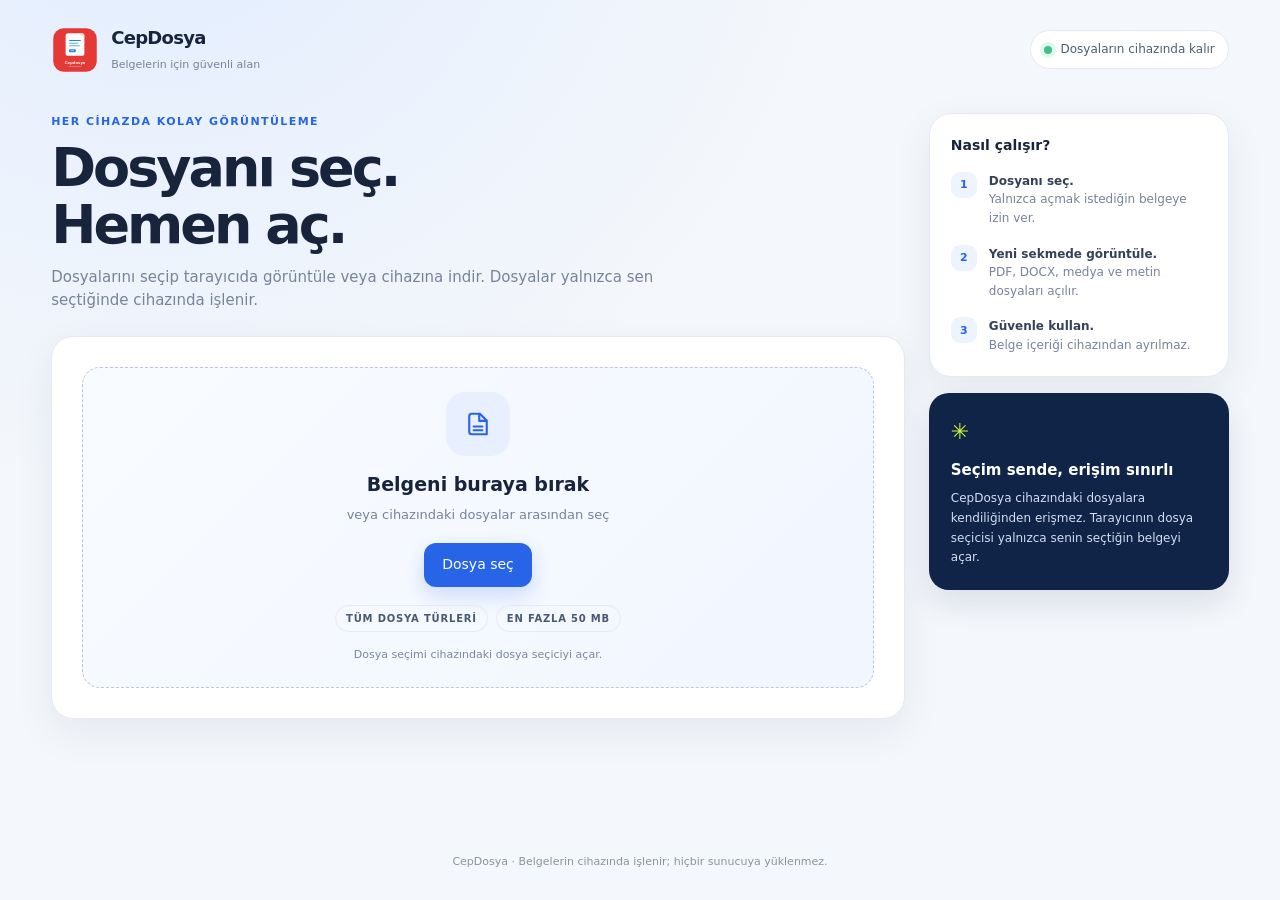
==== index.html @ 816b5b32 "Add files via upload" ====
<!doctype html>
<html lang="tr">
<head>
  <meta charset="utf-8">
  <meta name="viewport" content="width=device-width,initial-scale=1">
  <meta name="theme-color" content="#f5f7fb">
  <meta name="description" content="PDF ve Word belgelerini cihazında güvenle görüntüle.">
  <link rel="manifest" href="./manifest.webmanifest">
  <link rel="icon" href="./icon.svg?v=3" type="image/svg+xml">
  <link rel="stylesheet" href="./style.css">
  <title>CepDosya · Belgelerini aç</title>
</head>
<body>
<div class="app">
  <header class="topbar">
    <a class="brand" href="./"><img src="./icon.svg" alt="CepDosya logosu"><span><strong>CepDosya</strong><small>Belgelerin için güvenli alan</small></span></a>
    <div class="status"><i></i> Dosyaların cihazında kalır</div>
  </header>
  <div class="layout">
    <main class="main">
      <section class="intro">
        <div class="eyebrow">Her cihazda kolay görüntüleme</div>
        <h1>Dosyanı seç.<br>Hemen aç.</h1>
        <p>Dosyalarını seçip tarayıcıda görüntüle veya cihazına indir. Dosyalar yalnızca sen seçtiğinde cihazında işlenir.</p>
      </section>
      <section class="upload-card">
        <div class="drop" id="dropzone" tabindex="0" role="button" aria-label="Dosya seç veya buraya bırak">
          <div class="drop-inner">
            <div class="file-icon" aria-hidden="true"><svg viewBox="0 0 24 24"><path d="M7 3.8h6.5L19 9.3v10.9H7a2 2 0 0 1-2-2V5.8a2 2 0 0 1 2-2Z"/><path d="M13 4v5.5h5.5M8.5 14h7m-7 3h7"/></svg></div>
            <h2>Belgeni buraya bırak</h2>
            <p>veya cihazındaki dosyalar arasından seç</p>
            <button class="button" id="chooseFile" type="button">Dosya seç</button>
            <input id="fileInput" type="file" accept="*/*" hidden>
            <div class="formats"><span class="format">TÜM DOSYA TÜRLERİ</span><span class="format">EN FAZLA 50 MB</span></div>
            <div class="fine" id="selectedInfo">Dosya seçimi cihazındaki dosya seçiciyi açar.</div>
          </div>
        </div>
        <div id="message" class="message" role="status" aria-live="polite" hidden></div>
        <button class="button lime open-link" id="openSelected" type="button" hidden>Dosyayı yeni sekmede aç →</button>
      </section>
    </main>
    <aside class="rail">
      <section class="side-card">
        <h3>Nasıl çalışır?</h3>
        <ol class="steps">
          <li><span class="number">1</span><span><b>Dosyanı seç.</b><br>Yalnızca açmak istediğin belgeye izin ver.</span></li>
          <li><span class="number">2</span><span><b>Yeni sekmede görüntüle.</b><br>PDF, DOCX, medya ve metin dosyaları açılır.</span></li>
          <li><span class="number">3</span><span><b>Güvenle kullan.</b><br>Belge içeriği cihazından ayrılmaz.</span></li>
        </ol>
      </section>
      <section class="privacy">
        <div class="privacy-mark" aria-hidden="true">✳</div>
        <h3>Seçim sende, erişim sınırlı</h3>
        <p>CepDosya cihazındaki dosyalara kendiliğinden erişmez. Tarayıcının dosya seçicisi yalnızca senin seçtiğin belgeyi açar.</p>
      </section>
    </aside>
  </div>
  <footer class="footer">CepDosya · Belgelerin cihazında işlenir; hiçbir sunucuya yüklenmez.</footer>
</div>
<script src="./app.js" defer></script>
</body>
</html>
---- style.css ----
:root{color-scheme:light;--bg:#f4f7fb;--surface:#fff;--ink:#18243b;--muted:#77839a;--line:#e5eaf2;--blue:#2864e8;--lime:#c8f33f;--shadow:0 14px 40px rgba(24,42,78,.07);font-family:Inter,ui-sans-serif,system-ui,-apple-system,"Segoe UI",Arial,sans-serif;color:var(--ink);background:var(--bg);font-synthesis:none}*{box-sizing:border-box}body{margin:0;background:radial-gradient(ellipse at 12% -15%,#e2edff 0,transparent 43%),var(--bg);font:15px/1.55 Inter,ui-sans-serif,system-ui,-apple-system,"Segoe UI",Arial,sans-serif}.app{max-width:1440px;margin:auto;min-height:100vh;padding:24px clamp(16px,4vw,56px) 30px;display:flex;flex-direction:column}.topbar{display:flex;align-items:center;justify-content:space-between;gap:20px;margin-bottom:38px}.brand{display:flex;align-items:center;gap:12px;color:inherit;text-decoration:none}.brand img{width:48px;height:48px;object-fit:contain}.brand strong{display:block;font-size:18px;letter-spacing:-.04em}.brand small{color:var(--muted);font-size:11px}.status{display:flex;align-items:center;gap:9px;color:#496073;font-size:12px;background:#fff;padding:9px 13px;border:1px solid var(--line);border-radius:30px}.status i{width:8px;height:8px;border-radius:50%;background:#45bf8a;box-shadow:0 0 0 4px #e1f8ef}.layout{display:grid;grid-template-columns:minmax(0,1fr) 300px;gap:24px;align-items:start;flex:1}.main{min-width:0}.intro{margin-bottom:24px}.eyebrow{color:var(--blue);font-size:11px;font-weight:800;letter-spacing:.13em;text-transform:uppercase}.intro h1{font-size:clamp(32px,5vw,54px);line-height:1.05;letter-spacing:-.055em;margin:10px 0 12px}.intro p{max-width:650px;color:var(--muted);margin:0}.upload-card,.side-card{background:var(--surface);border:1px solid var(--line);border-radius:22px;box-shadow:var(--shadow)}.upload-card{padding:clamp(18px,3vw,30px)}.drop{position:relative;min-height:300px;border:1.5px dashed #bac8df;border-radius:18px;background:linear-gradient(135deg,#f8fbff,#f1f6ff);display:flex;align-items:center;justify-content:center;text-align:center;padding:24px;transition:background .2s,border-color .2s,box-shadow .2s;outline:none}.drop.drag,.drop:focus{border-color:var(--blue);background:#edf4ff;box-shadow:0 0 0 4px #2864e815}.drop-inner{max-width:460px}.file-icon{display:grid;place-items:center;width:64px;height:64px;margin:0 auto 14px;border-radius:19px;background:#e8efff;color:var(--blue)}.file-icon svg{width:30px;height:30px;fill:none;stroke:currentColor;stroke-width:1.7;stroke-linecap:round;stroke-linejoin:round}.drop h2{font-size:19px;margin:0 0 5px}.drop p{color:var(--muted);font-size:13px;margin:0 0 18px}.button{display:inline-flex;align-items:center;justify-content:center;gap:9px;min-height:44px;padding:0 18px;border:0;border-radius:12px;background:var(--blue);color:#fff;font-weight:750;text-decoration:none;cursor:pointer;box-shadow:0 8px 20px rgba(40,100,232,.2);font:inherit;font-size:14px}.button:hover{background:#1e53cb}.button.lime{background:var(--lime);color:#142113;box-shadow:none}.button.lime:hover{background:#b9e72e}.formats{display:flex;justify-content:center;gap:8px;margin-top:18px}.format{padding:5px 10px;border:1px solid var(--line);border-radius:20px;color:#4a5872;font-size:10px;font-weight:800;letter-spacing:.08em}.fine{margin-top:14px;text-align:center;color:#7b879d;font-size:11px}.message{padding:13px 15px;border-radius:12px;margin:15px 0 0;background:#fff1ef;color:#a22f26;font-size:13px}.open-link{display:flex;margin:15px auto 0}.button[hidden]{display:none!important}.rail{display:grid;gap:16px}.side-card{padding:21px}.side-card h3{font-size:14px;margin:0 0 15px}.steps{list-style:none;padding:0;margin:0;display:grid;gap:17px}.steps li{display:grid;grid-template-columns:28px 1fr;gap:10px;align-items:start;color:var(--muted);font-size:12px}.steps b{color:#344158;font-size:12px}.number{display:grid;place-items:center;width:26px;height:26px;border-radius:9px;background:#edf3ff;color:var(--blue);font-size:11px;font-weight:800}.privacy{background:#102448;color:#fff;border-radius:20px;padding:22px;box-shadow:0 14px 32px #1024481c}.privacy h3{font-size:15px;margin:0 0 7px}.privacy p{font-size:12px;line-height:1.65;color:#d3def2;margin:0}.privacy-mark{font-size:22px;color:var(--lime);margin-bottom:10px}.footer{margin-top:25px;text-align:center;color:#8993a6;font-size:11px}.message[hidden]{display:none!important}@media(max-width:900px){.layout{grid-template-columns:1fr}.rail{grid-template-columns:1fr 1fr}.intro{margin-bottom:18px}.topbar{margin-bottom:28px}}@media(max-width:580px){.app{padding:16px 14px 24px}.topbar{margin-bottom:24px}.status{font-size:0;padding:9px}.status i{font-size:initial}.brand img{width:42px;height:42px}.layout{gap:15px}.rail{grid-template-columns:1fr}.drop{min-height:260px}.upload-card{padding:14px}.intro h1{font-size:38px}.footer{line-height:1.5}}
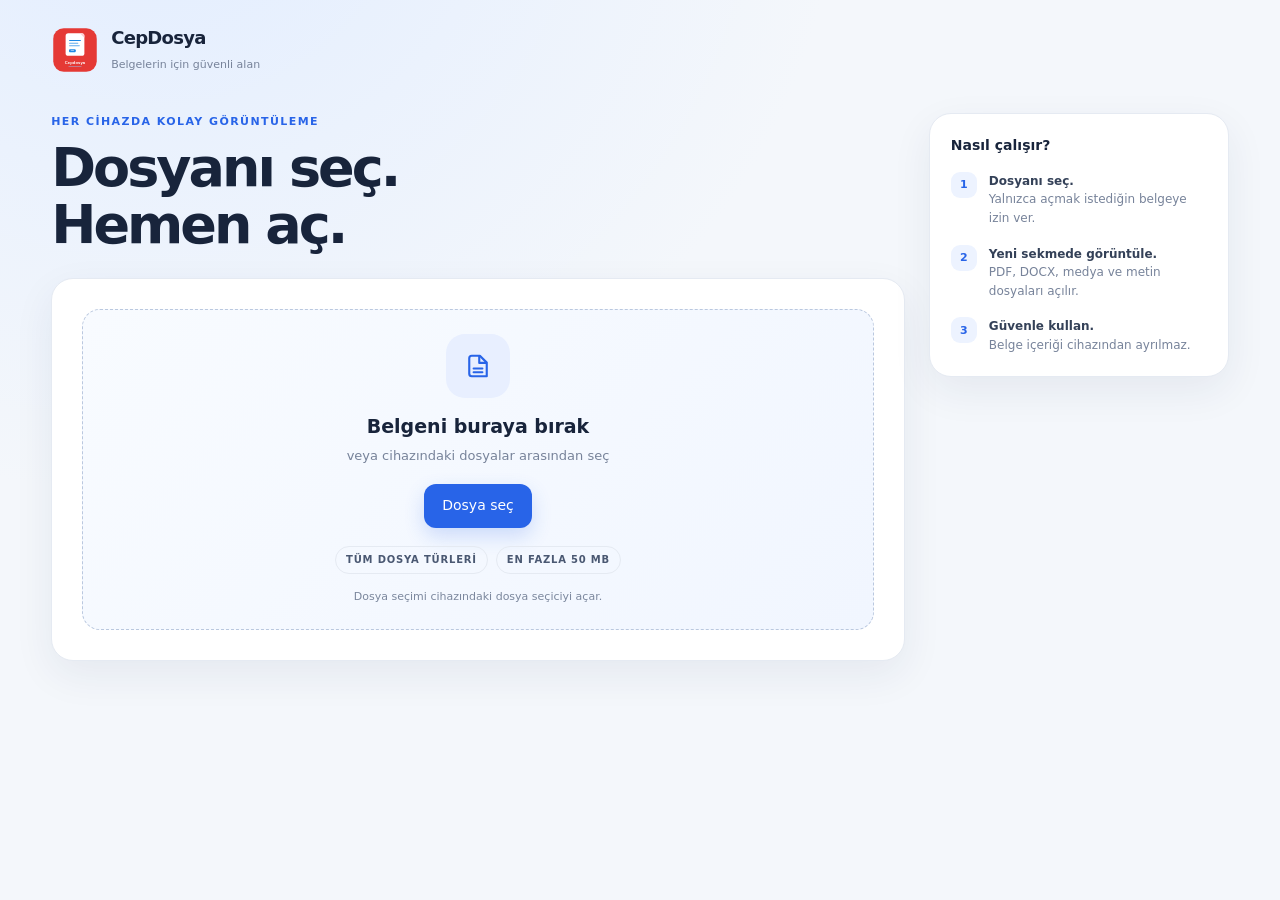
==== commit b2983237: "Add files via upload" ====
--- a/index.html
+++ b/index.html
@@ -14,14 +14,12 @@
 <div class="app">
   <header class="topbar">
     <a class="brand" href="./"><img src="./icon.svg" alt="CepDosya logosu"><span><strong>CepDosya</strong><small>Belgelerin için güvenli alan</small></span></a>
-    <div class="status"><i></i> Dosyaların cihazında kalır</div>
   </header>
   <div class="layout">
     <main class="main">
       <section class="intro">
         <div class="eyebrow">Her cihazda kolay görüntüleme</div>
         <h1>Dosyanı seç.<br>Hemen aç.</h1>
-        <p>Dosyalarını seçip tarayıcıda görüntüle veya cihazına indir. Dosyalar yalnızca sen seçtiğinde cihazında işlenir.</p>
       </section>
       <section class="upload-card">
         <div class="drop" id="dropzone" tabindex="0" role="button" aria-label="Dosya seç veya buraya bırak">
@@ -48,14 +46,8 @@
           <li><span class="number">3</span><span><b>Güvenle kullan.</b><br>Belge içeriği cihazından ayrılmaz.</span></li>
         </ol>
       </section>
-      <section class="privacy">
-        <div class="privacy-mark" aria-hidden="true">✳</div>
-        <h3>Seçim sende, erişim sınırlı</h3>
-        <p>CepDosya cihazındaki dosyalara kendiliğinden erişmez. Tarayıcının dosya seçicisi yalnızca senin seçtiğin belgeyi açar.</p>
-      </section>
     </aside>
   </div>
-  <footer class="footer">CepDosya · Belgelerin cihazında işlenir; hiçbir sunucuya yüklenmez.</footer>
 </div>
 <script src="./app.js" defer></script>
 </body>
--- a/style.css
+++ b/style.css
@@ -1,2 +1,3 @@
-:root{color-scheme:light;--bg:#f4f7fb;--surface:#fff;--ink:#18243b;--muted:#77839a;--line:#e5eaf2;--blue:#2864e8;--lime:#c8f33f;--shadow:0 14px 40px rgba(24,42,78,.07);font-family:Inter,ui-sans-serif,system-ui,-apple-system,"Segoe UI",Arial,sans-serif;color:var(--ink);background:var(--bg);font-synthesis:none}*{box-sizing:border-box}body{margin:0;background:radial-gradient(ellipse at 12% -15%,#e2edff 0,transparent 43%),var(--bg);font:15px/1.55 Inter,ui-sans-serif,system-ui,-apple-system,"Segoe UI",Arial,sans-serif}.app{max-width:1440px;margin:auto;min-height:100vh;padding:24px clamp(16px,4vw,56px) 30px;display:flex;flex-direction:column}.topbar{display:flex;align-items:center;justify-content:space-between;gap:20px;margin-bottom:38px}.brand{display:flex;align-items:center;gap:12px;color:inherit;text-decoration:none}.brand img{width:48px;height:48px;object-fit:contain}.brand strong{display:block;font-size:18px;letter-spacing:-.04em}.brand small{color:var(--muted);font-size:11px}.status{display:flex;align-items:center;gap:9px;color:#496073;font-size:12px;background:#fff;padding:9px 13px;border:1px solid var(--line);border-radius:30px}.status i{width:8px;height:8px;border-radius:50%;background:#45bf8a;box-shadow:0 0 0 4px #e1f8ef}.layout{display:grid;grid-template-columns:minmax(0,1fr) 300px;gap:24px;align-items:start;flex:1}.main{min-width:0}.intro{margin-bottom:24px}.eyebrow{color:var(--blue);font-size:11px;font-weight:800;letter-spacing:.13em;text-transform:uppercase}.intro h1{font-size:clamp(32px,5vw,54px);line-height:1.05;letter-spacing:-.055em;margin:10px 0 12px}.intro p{max-width:650px;color:var(--muted);margin:0}.upload-card,.side-card{background:var(--surface);border:1px solid var(--line);border-radius:22px;box-shadow:var(--shadow)}.upload-card{padding:clamp(18px,3vw,30px)}.drop{position:relative;min-height:300px;border:1.5px dashed #bac8df;border-radius:18px;background:linear-gradient(135deg,#f8fbff,#f1f6ff);display:flex;align-items:center;justify-content:center;text-align:center;padding:24px;transition:background .2s,border-color .2s,box-shadow .2s;outline:none}.drop.drag,.drop:focus{border-color:var(--blue);background:#edf4ff;box-shadow:0 0 0 4px #2864e815}.drop-inner{max-width:460px}.file-icon{display:grid;place-items:center;width:64px;height:64px;margin:0 auto 14px;border-radius:19px;background:#e8efff;color:var(--blue)}.file-icon svg{width:30px;height:30px;fill:none;stroke:currentColor;stroke-width:1.7;stroke-linecap:round;stroke-linejoin:round}.drop h2{font-size:19px;margin:0 0 5px}.drop p{color:var(--muted);font-size:13px;margin:0 0 18px}.button{display:inline-flex;align-items:center;justify-content:center;gap:9px;min-height:44px;padding:0 18px;border:0;border-radius:12px;background:var(--blue);color:#fff;font-weight:750;text-decoration:none;cursor:pointer;box-shadow:0 8px 20px rgba(40,100,232,.2);font:inherit;font-size:14px}.button:hover{background:#1e53cb}.button.lime{background:var(--lime);color:#142113;box-shadow:none}.button.lime:hover{background:#b9e72e}.formats{display:flex;justify-content:center;gap:8px;margin-top:18px}.format{padding:5px 10px;border:1px solid var(--line);border-radius:20px;color:#4a5872;font-size:10px;font-weight:800;letter-spacing:.08em}.fine{margin-top:14px;text-align:center;color:#7b879d;font-size:11px}.message{padding:13px 15px;border-radius:12px;margin:15px 0 0;background:#fff1ef;color:#a22f26;font-size:13px}.open-link{display:flex;margin:15px auto 0}.button[hidden]{display:none!important}.rail{display:grid;gap:16px}.side-card{padding:21px}.side-card h3{font-size:14px;margin:0 0 15px}.steps{list-style:none;padding:0;margin:0;display:grid;gap:17px}.steps li{display:grid;grid-template-columns:28px 1fr;gap:10px;align-items:start;color:var(--muted);font-size:12px}.steps b{color:#344158;font-size:12px}.number{display:grid;place-items:center;width:26px;height:26px;border-radius:9px;background:#edf3ff;color:var(--blue);font-size:11px;font-weight:800}.privacy{background:#102448;color:#fff;border-radius:20px;padding:22px;box-shadow:0 14px 32px #1024481c}.privacy h3{font-size:15px;margin:0 0 7px}.privacy p{font-size:12px;line-height:1.65;color:#d3def2;margin:0}.privacy-mark{font-size:22px;color:var(--lime);margin-bottom:10px}.footer{margin-top:25px;text-align:center;color:#8993a6;font-size:11px}.message[hidden]{display:none!important}@media(max-width:900px){.layout{grid-template-columns:1fr}.rail{grid-template-columns:1fr 1fr}.intro{margin-bottom:18px}.topbar{margin-bottom:28px}}@media(max-width:580px){.app{padding:16px 14px 24px}.topbar{margin-bottom:24px}.status{font-size:0;padding:9px}.status i{font-size:initial}.brand img{width:42px;height:42px}.layout{gap:15px}.rail{grid-template-columns:1fr}.drop{min-height:260px}.upload-card{padding:14px}.intro h1{font-size:38px}.footer{line-height:1.5}}
+:root{color-scheme:light;--bg:#f4f7fb;--surface:#fff;--ink:#18243b;--muted:#77839a;--line:#e5eaf2;--blue:#2864e8;--lime:#c8f33f;--shadow:0 14px 40px rgba(24,42,78,.07);font-family:Inter,ui-sans-serif,system-ui,-apple-system,"Segoe UI",Arial,sans-serif;color:var(--ink);background:var(--bg);font-synthesis:none}*{box-sizing:border-box}body{margin:0;background:radial-gradient(ellipse at 12% -15%,#e2edff 0,transparent 43%),var(--bg);font:15px/1.55 Inter,ui-sans-serif,system-ui,-apple-system,"Segoe UI",Arial,sans-serif}.app{max-width:1440px;margin:auto;min-height:100vh;padding:24px clamp(16px,4vw,56px) 30px;display:flex;flex-direction:column}.topbar{display:flex;align-items:center;justify-content:space-between;gap:20px;margin-bottom:38px}.brand{display:flex;align-items:center;gap:12px;color:inherit;text-decoration:none}.brand img{width:48px;height:48px;object-fit:contain}.brand strong{display:block;font-size:18px;letter-spacing:-.04em}.brand small{color:var(--muted);font-size:11px}.status{display:flex;align-items:center;gap:9px;color:#496073;font-size:12px;background:#fff;padding:9px 13px;border:1px solid var(--line);border-radius:30px}.status i{width:8px;height:8px;border-radius:50%;background:#45bf8a;box-shadow:0 0 0 4px #e1f8ef}.layout{display:grid;grid-template-columns:minmax(0,1fr) 300px;gap:24px;align-items:start;flex:1}.main{min-width:0}.intro{margin-bottom:24px}.eyebrow{color:var(--blue);font-size:11px;font-weight:800;letter-spacing:.13em;text-transform:uppercase}.intro h1{font-size:clamp(32px,5vw,54px);line-height:1.05;letter-spacing:-.055em;margin:10px 0 12px}.intro p{max-width:650px;color:var(--muted);margin:0}.upload-card,.side-card{background:var(--surface);border:1px solid var(--line);border-radius:22px;box-shadow:var(--shadow)}.upload-card{padding:clamp(18px,3vw,30px)}.drop{position:relative;min-height:300px;border:1.5px dashed #bac8df;border-radius:18px;background:linear-gradient(135deg,#f8fbff,#f1f6ff);display:flex;align-items:center;justify-content:center;text-align:center;padding:24px;transition:background .2s,border-color .2s,box-shadow .2s;outline:none}.drop.drag,.drop:focus{border-color:var(--blue);background:#edf4ff;box-shadow:0 0 0 4px #2864e815}.drop-inner{max-width:460px}.file-icon{display:grid;place-items:center;width:64px;height:64px;margin:0 auto 14px;border-radius:19px;background:#e8efff;color:var(--blue)}.file-icon svg{width:30px;height:30px;fill:none;stroke:currentColor;stroke-width:1.7;stroke-linecap:round;stroke-linejoin:round}.drop h2{font-size:19px;margin:0 0 5px}.drop p{color:var(--muted);font-size:13px;margin:0 0 18px}.button{display:inline-flex;align-items:center;justify-content:center;gap:9px;min-height:44px;padding:0 18px;border:0;border-radius:12px;background:var(--blue);color:#fff;font-weight:750;text-decoration:none;cursor:pointer;box-shadow:0 8px 20px rgba(40,100,232,.2);font:inherit;font-size:14px}.button:hover{background:#1e53cb}.button.lime{background:var(--lime);color:#142113;box-shadow:none}.button.lime:hover{background:#b9e72e}.formats{display:flex;justify-content:center;gap:8px;margin-top:18px}.format{padding:5px 10px;border:1px solid var(--line);border-radius:20px;color:#4a5872;font-size:10px;font-weight:800;letter-spacing:.08em}.fine{margin-top:14px;text-align:center;color:#7b879d;font-size:11px;max-width:100%;overflow-wrap:anywhere;word-break:break-word}.message{padding:13px 15px;border-radius:12px;margin:15px 0 0;background:#fff1ef;color:#a22f26;font-size:13px;max-width:100%;overflow-wrap:anywhere;word-break:break-word}.open-link{display:flex;margin:15px auto 0}.button[hidden]{display:none!important}.rail{display:grid;gap:16px}.side-card{padding:21px}.side-card h3{font-size:14px;margin:0 0 15px}.steps{list-style:none;padding:0;margin:0;display:grid;gap:17px}.steps li{display:grid;grid-template-columns:28px 1fr;gap:10px;align-items:start;color:var(--muted);font-size:12px}.steps b{color:#344158;font-size:12px}.number{display:grid;place-items:center;width:26px;height:26px;border-radius:9px;background:#edf3ff;color:var(--blue);font-size:11px;font-weight:800}.privacy{background:#102448;color:#fff;border-radius:20px;padding:22px;box-shadow:0 14px 32px #1024481c}.privacy h3{font-size:15px;margin:0 0 7px}.privacy p{font-size:12px;line-height:1.65;color:#d3def2;margin:0}.privacy-mark{font-size:22px;color:var(--lime);margin-bottom:10px}.footer{margin-top:25px;text-align:center;color:#8993a6;font-size:11px}.message[hidden]{display:none!important}@media(max-width:900px){.layout{grid-template-columns:1fr}.rail{grid-template-columns:1fr 1fr}.intro{margin-bottom:18px}.topbar{margin-bottom:28px}}@media(max-width:580px){.app{padding:16px 14px 24px}.topbar{margin-bottom:24px}.status{font-size:0;padding:9px}.status i{font-size:initial}.brand img{width:42px;height:42px}.layout{gap:15px}.rail{grid-template-columns:1fr}.drop{min-height:260px}.upload-card{padding:14px}.intro h1{font-size:38px}.footer{line-height:1.5}}
 
+
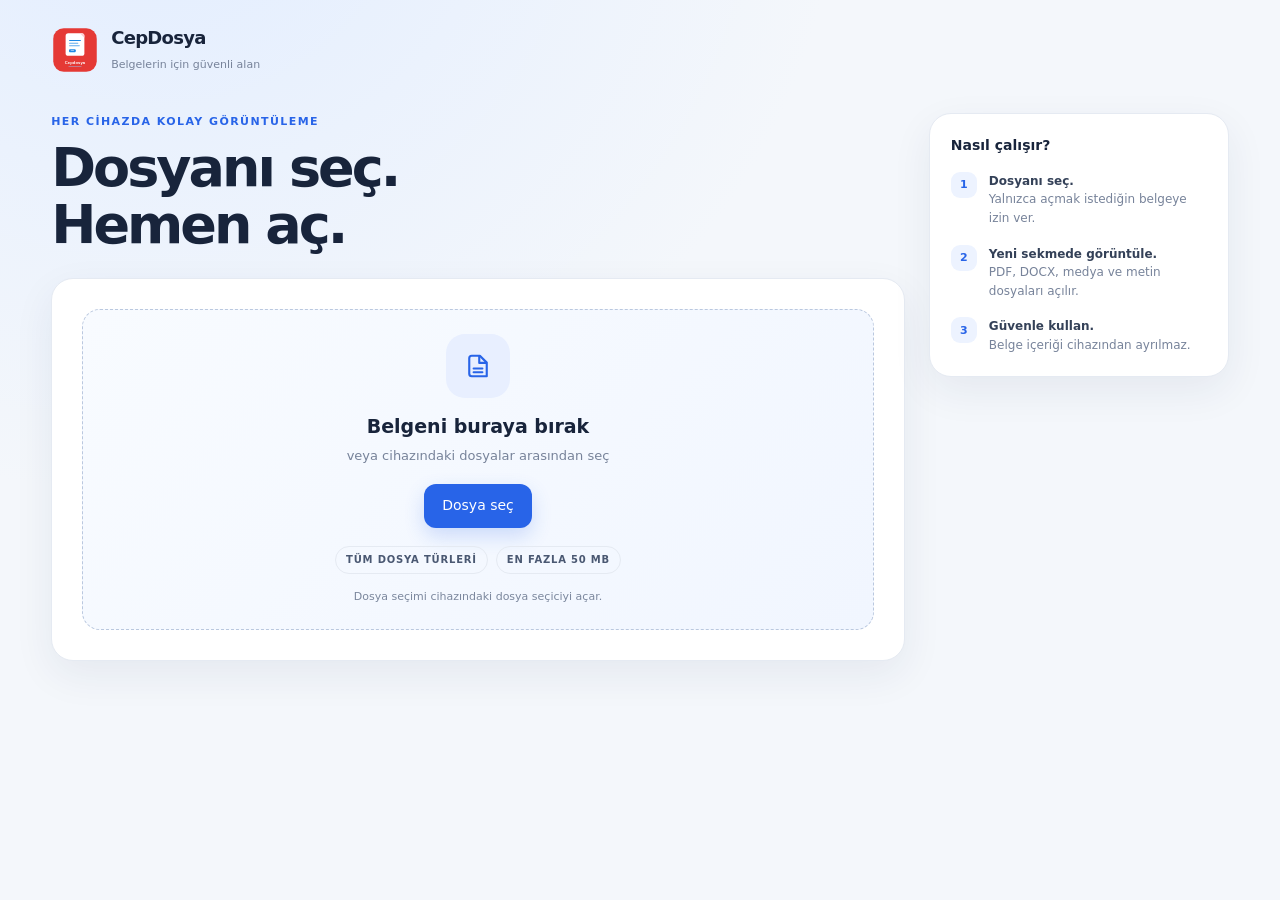
==== commit a346ac46: "Add files via upload" ====
--- a/index.html
+++ b/index.html
@@ -1,5 +1,5 @@
 <!doctype html>
-<html lang="tr">
+<html lang="tr" class="aos-enabled">
 <head>
   <meta charset="utf-8">
   <meta name="viewport" content="width=device-width,initial-scale=1">
@@ -12,17 +12,18 @@
 </head>
 <body>
 <div class="app">
-  <header class="topbar">
+  <header class="topbar" data-aos="fade-down">
     <a class="brand" href="./"><img src="./icon.svg" alt="CepDosya logosu"><span><strong>CepDosya</strong><small>Belgelerin için güvenli alan</small></span></a>
   </header>
   <div class="layout">
     <main class="main">
-      <section class="intro">
+      <section class="intro" data-aos="fade-up">
         <div class="eyebrow">Her cihazda kolay görüntüleme</div>
         <h1>Dosyanı seç.<br>Hemen aç.</h1>
       </section>
-      <section class="upload-card">
+      <section class="upload-card" data-aos="fade-up" data-aos-delay="100">
         <div class="drop" id="dropzone" tabindex="0" role="button" aria-label="Dosya seç veya buraya bırak">
+          <div class="upload-feedback" id="uploadFeedback" aria-hidden="true"><span id="feedbackSymbol">✓</span></div>
           <div class="drop-inner">
             <div class="file-icon" aria-hidden="true"><svg viewBox="0 0 24 24"><path d="M7 3.8h6.5L19 9.3v10.9H7a2 2 0 0 1-2-2V5.8a2 2 0 0 1 2-2Z"/><path d="M13 4v5.5h5.5M8.5 14h7m-7 3h7"/></svg></div>
             <h2>Belgeni buraya bırak</h2>
@@ -38,7 +39,7 @@
       </section>
     </main>
     <aside class="rail">
-      <section class="side-card">
+      <section class="side-card" data-aos="fade-left" data-aos-delay="180">
         <h3>Nasıl çalışır?</h3>
         <ol class="steps">
           <li><span class="number">1</span><span><b>Dosyanı seç.</b><br>Yalnızca açmak istediğin belgeye izin ver.</span></li>
--- a/style.css
+++ b/style.css
@@ -1,3 +1,6 @@
 :root{color-scheme:light;--bg:#f4f7fb;--surface:#fff;--ink:#18243b;--muted:#77839a;--line:#e5eaf2;--blue:#2864e8;--lime:#c8f33f;--shadow:0 14px 40px rgba(24,42,78,.07);font-family:Inter,ui-sans-serif,system-ui,-apple-system,"Segoe UI",Arial,sans-serif;color:var(--ink);background:var(--bg);font-synthesis:none}*{box-sizing:border-box}body{margin:0;background:radial-gradient(ellipse at 12% -15%,#e2edff 0,transparent 43%),var(--bg);font:15px/1.55 Inter,ui-sans-serif,system-ui,-apple-system,"Segoe UI",Arial,sans-serif}.app{max-width:1440px;margin:auto;min-height:100vh;padding:24px clamp(16px,4vw,56px) 30px;display:flex;flex-direction:column}.topbar{display:flex;align-items:center;justify-content:space-between;gap:20px;margin-bottom:38px}.brand{display:flex;align-items:center;gap:12px;color:inherit;text-decoration:none}.brand img{width:48px;height:48px;object-fit:contain}.brand strong{display:block;font-size:18px;letter-spacing:-.04em}.brand small{color:var(--muted);font-size:11px}.status{display:flex;align-items:center;gap:9px;color:#496073;font-size:12px;background:#fff;padding:9px 13px;border:1px solid var(--line);border-radius:30px}.status i{width:8px;height:8px;border-radius:50%;background:#45bf8a;box-shadow:0 0 0 4px #e1f8ef}.layout{display:grid;grid-template-columns:minmax(0,1fr) 300px;gap:24px;align-items:start;flex:1}.main{min-width:0}.intro{margin-bottom:24px}.eyebrow{color:var(--blue);font-size:11px;font-weight:800;letter-spacing:.13em;text-transform:uppercase}.intro h1{font-size:clamp(32px,5vw,54px);line-height:1.05;letter-spacing:-.055em;margin:10px 0 12px}.intro p{max-width:650px;color:var(--muted);margin:0}.upload-card,.side-card{background:var(--surface);border:1px solid var(--line);border-radius:22px;box-shadow:var(--shadow)}.upload-card{padding:clamp(18px,3vw,30px)}.drop{position:relative;min-height:300px;border:1.5px dashed #bac8df;border-radius:18px;background:linear-gradient(135deg,#f8fbff,#f1f6ff);display:flex;align-items:center;justify-content:center;text-align:center;padding:24px;transition:background .2s,border-color .2s,box-shadow .2s;outline:none}.drop.drag,.drop:focus{border-color:var(--blue);background:#edf4ff;box-shadow:0 0 0 4px #2864e815}.drop-inner{max-width:460px}.file-icon{display:grid;place-items:center;width:64px;height:64px;margin:0 auto 14px;border-radius:19px;background:#e8efff;color:var(--blue)}.file-icon svg{width:30px;height:30px;fill:none;stroke:currentColor;stroke-width:1.7;stroke-linecap:round;stroke-linejoin:round}.drop h2{font-size:19px;margin:0 0 5px}.drop p{color:var(--muted);font-size:13px;margin:0 0 18px}.button{display:inline-flex;align-items:center;justify-content:center;gap:9px;min-height:44px;padding:0 18px;border:0;border-radius:12px;background:var(--blue);color:#fff;font-weight:750;text-decoration:none;cursor:pointer;box-shadow:0 8px 20px rgba(40,100,232,.2);font:inherit;font-size:14px}.button:hover{background:#1e53cb}.button.lime{background:var(--lime);color:#142113;box-shadow:none}.button.lime:hover{background:#b9e72e}.formats{display:flex;justify-content:center;gap:8px;margin-top:18px}.format{padding:5px 10px;border:1px solid var(--line);border-radius:20px;color:#4a5872;font-size:10px;font-weight:800;letter-spacing:.08em}.fine{margin-top:14px;text-align:center;color:#7b879d;font-size:11px;max-width:100%;overflow-wrap:anywhere;word-break:break-word}.message{padding:13px 15px;border-radius:12px;margin:15px 0 0;background:#fff1ef;color:#a22f26;font-size:13px;max-width:100%;overflow-wrap:anywhere;word-break:break-word}.open-link{display:flex;margin:15px auto 0}.button[hidden]{display:none!important}.rail{display:grid;gap:16px}.side-card{padding:21px}.side-card h3{font-size:14px;margin:0 0 15px}.steps{list-style:none;padding:0;margin:0;display:grid;gap:17px}.steps li{display:grid;grid-template-columns:28px 1fr;gap:10px;align-items:start;color:var(--muted);font-size:12px}.steps b{color:#344158;font-size:12px}.number{display:grid;place-items:center;width:26px;height:26px;border-radius:9px;background:#edf3ff;color:var(--blue);font-size:11px;font-weight:800}.privacy{background:#102448;color:#fff;border-radius:20px;padding:22px;box-shadow:0 14px 32px #1024481c}.privacy h3{font-size:15px;margin:0 0 7px}.privacy p{font-size:12px;line-height:1.65;color:#d3def2;margin:0}.privacy-mark{font-size:22px;color:var(--lime);margin-bottom:10px}.footer{margin-top:25px;text-align:center;color:#8993a6;font-size:11px}.message[hidden]{display:none!important}@media(max-width:900px){.layout{grid-template-columns:1fr}.rail{grid-template-columns:1fr 1fr}.intro{margin-bottom:18px}.topbar{margin-bottom:28px}}@media(max-width:580px){.app{padding:16px 14px 24px}.topbar{margin-bottom:24px}.status{font-size:0;padding:9px}.status i{font-size:initial}.brand img{width:42px;height:42px}.layout{gap:15px}.rail{grid-template-columns:1fr}.drop{min-height:260px}.upload-card{padding:14px}.intro h1{font-size:38px}.footer{line-height:1.5}}
 
 
+.upload-feedback{position:absolute;z-index:2;left:50%;top:50%;width:82px;height:82px;display:grid;place-items:center;border:5px solid #fff;border-radius:50%;opacity:0;pointer-events:none;transform:translate(-50%,-50%) scale(.35);box-shadow:0 14px 36px #17243b2b}.upload-feedback span{font:800 46px/1 system-ui,sans-serif}.upload-feedback.success{color:#fff;background:#35b879}.upload-feedback.failure{color:#fff;background:#e45555}.upload-feedback.is-visible{animation:feedback-pop 1.45s cubic-bezier(.2,.75,.25,1) forwards}@keyframes feedback-pop{0%{opacity:0;transform:translate(-50%,-50%) scale(.35) rotate(-18deg)}18%{opacity:1;transform:translate(-50%,-50%) scale(1.12) rotate(4deg)}32%{transform:translate(-50%,-50%) scale(1) rotate(0)}74%{opacity:1;transform:translate(-50%,-50%) scale(1)}100%{opacity:0;transform:translate(-50%,-50%) scale(.86)}}
+html.aos-enabled [data-aos]{opacity:0;transition:opacity .7s ease,transform .7s cubic-bezier(.2,.7,.2,1)}html.aos-enabled [data-aos="fade-up"]{transform:translateY(24px)}html.aos-enabled [data-aos="fade-down"]{transform:translateY(-18px)}html.aos-enabled [data-aos="fade-left"]{transform:translateX(22px)}html.aos-enabled [data-aos].aos-animate{opacity:1;transform:translate(0,0)}
+@media(prefers-reduced-motion:reduce){.upload-feedback.is-visible{animation-duration:.01ms}html.aos-enabled [data-aos]{opacity:1;transform:none;transition:none}}
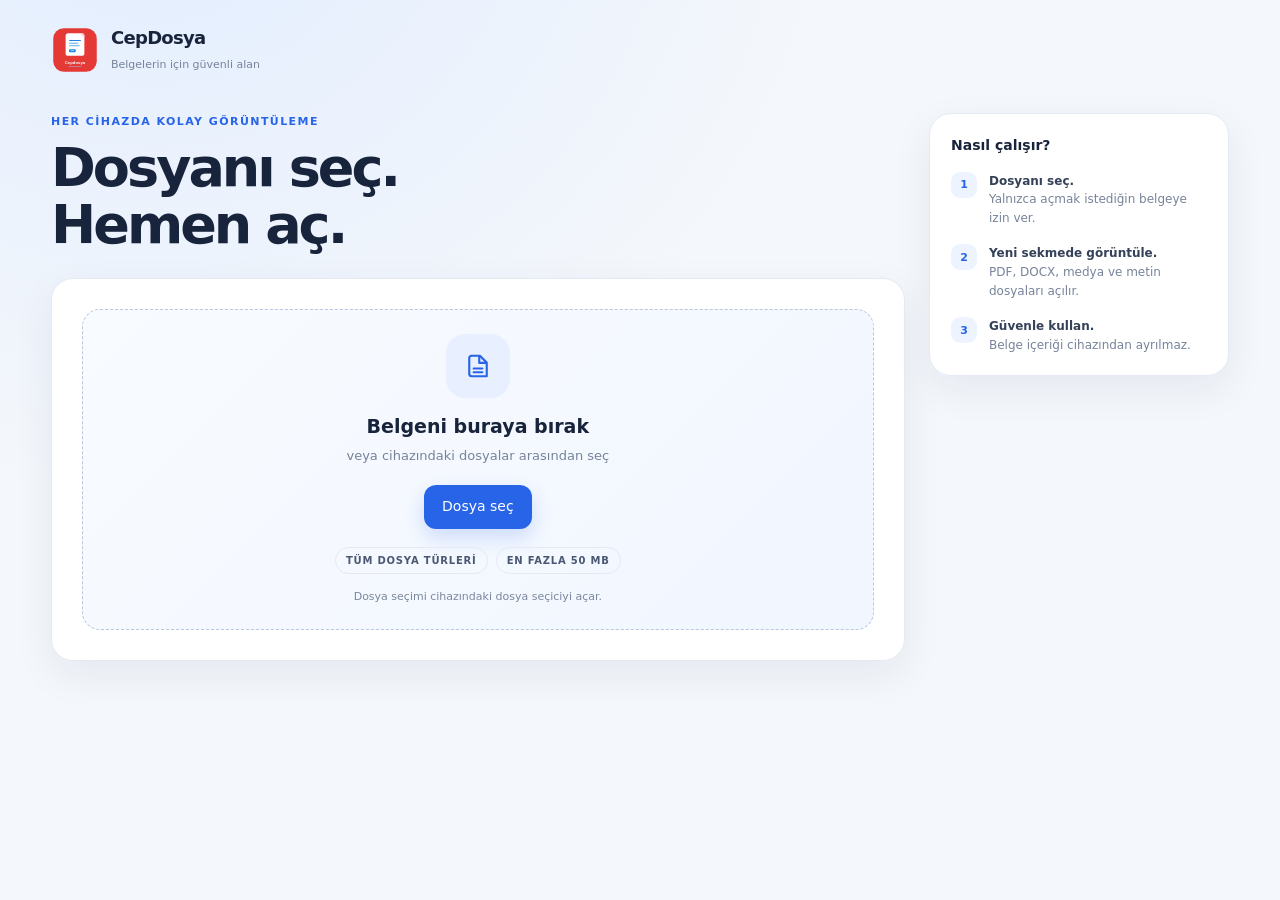
==== commit 6af103bd: "Add files via upload" ====
--- a/index.html
+++ b/index.html
@@ -23,7 +23,7 @@
       </section>
       <section class="upload-card" data-aos="fade-up" data-aos-delay="100">
         <div class="drop" id="dropzone" tabindex="0" role="button" aria-label="Dosya seç veya buraya bırak">
-          <div class="upload-feedback" id="uploadFeedback" aria-hidden="true"><span id="feedbackSymbol">✓</span></div>
+          <div class="upload-feedback" id="uploadFeedback" aria-hidden="true"><svg class="pay-confirmation" viewBox="0 0 88 88"><circle class="pay-ring" cx="44" cy="44" r="35"></circle><path class="pay-checkmark" d="m27 44 12 12 23-25"></path><path class="pay-cross" d="m31 31 26 26m0-26L31 57"></path></svg></div>
           <div class="drop-inner">
             <div class="file-icon" aria-hidden="true"><svg viewBox="0 0 24 24"><path d="M7 3.8h6.5L19 9.3v10.9H7a2 2 0 0 1-2-2V5.8a2 2 0 0 1 2-2Z"/><path d="M13 4v5.5h5.5M8.5 14h7m-7 3h7"/></svg></div>
             <h2>Belgeni buraya bırak</h2>
--- a/style.css
+++ b/style.css
@@ -1,6 +1,10 @@
 :root{color-scheme:light;--bg:#f4f7fb;--surface:#fff;--ink:#18243b;--muted:#77839a;--line:#e5eaf2;--blue:#2864e8;--lime:#c8f33f;--shadow:0 14px 40px rgba(24,42,78,.07);font-family:Inter,ui-sans-serif,system-ui,-apple-system,"Segoe UI",Arial,sans-serif;color:var(--ink);background:var(--bg);font-synthesis:none}*{box-sizing:border-box}body{margin:0;background:radial-gradient(ellipse at 12% -15%,#e2edff 0,transparent 43%),var(--bg);font:15px/1.55 Inter,ui-sans-serif,system-ui,-apple-system,"Segoe UI",Arial,sans-serif}.app{max-width:1440px;margin:auto;min-height:100vh;padding:24px clamp(16px,4vw,56px) 30px;display:flex;flex-direction:column}.topbar{display:flex;align-items:center;justify-content:space-between;gap:20px;margin-bottom:38px}.brand{display:flex;align-items:center;gap:12px;color:inherit;text-decoration:none}.brand img{width:48px;height:48px;object-fit:contain}.brand strong{display:block;font-size:18px;letter-spacing:-.04em}.brand small{color:var(--muted);font-size:11px}.status{display:flex;align-items:center;gap:9px;color:#496073;font-size:12px;background:#fff;padding:9px 13px;border:1px solid var(--line);border-radius:30px}.status i{width:8px;height:8px;border-radius:50%;background:#45bf8a;box-shadow:0 0 0 4px #e1f8ef}.layout{display:grid;grid-template-columns:minmax(0,1fr) 300px;gap:24px;align-items:start;flex:1}.main{min-width:0}.intro{margin-bottom:24px}.eyebrow{color:var(--blue);font-size:11px;font-weight:800;letter-spacing:.13em;text-transform:uppercase}.intro h1{font-size:clamp(32px,5vw,54px);line-height:1.05;letter-spacing:-.055em;margin:10px 0 12px}.intro p{max-width:650px;color:var(--muted);margin:0}.upload-card,.side-card{background:var(--surface);border:1px solid var(--line);border-radius:22px;box-shadow:var(--shadow)}.upload-card{padding:clamp(18px,3vw,30px)}.drop{position:relative;min-height:300px;border:1.5px dashed #bac8df;border-radius:18px;background:linear-gradient(135deg,#f8fbff,#f1f6ff);display:flex;align-items:center;justify-content:center;text-align:center;padding:24px;transition:background .2s,border-color .2s,box-shadow .2s;outline:none}.drop.drag,.drop:focus{border-color:var(--blue);background:#edf4ff;box-shadow:0 0 0 4px #2864e815}.drop-inner{max-width:460px}.file-icon{display:grid;place-items:center;width:64px;height:64px;margin:0 auto 14px;border-radius:19px;background:#e8efff;color:var(--blue)}.file-icon svg{width:30px;height:30px;fill:none;stroke:currentColor;stroke-width:1.7;stroke-linecap:round;stroke-linejoin:round}.drop h2{font-size:19px;margin:0 0 5px}.drop p{color:var(--muted);font-size:13px;margin:0 0 18px}.button{display:inline-flex;align-items:center;justify-content:center;gap:9px;min-height:44px;padding:0 18px;border:0;border-radius:12px;background:var(--blue);color:#fff;font-weight:750;text-decoration:none;cursor:pointer;box-shadow:0 8px 20px rgba(40,100,232,.2);font:inherit;font-size:14px}.button:hover{background:#1e53cb}.button.lime{background:var(--lime);color:#142113;box-shadow:none}.button.lime:hover{background:#b9e72e}.formats{display:flex;justify-content:center;gap:8px;margin-top:18px}.format{padding:5px 10px;border:1px solid var(--line);border-radius:20px;color:#4a5872;font-size:10px;font-weight:800;letter-spacing:.08em}.fine{margin-top:14px;text-align:center;color:#7b879d;font-size:11px;max-width:100%;overflow-wrap:anywhere;word-break:break-word}.message{padding:13px 15px;border-radius:12px;margin:15px 0 0;background:#fff1ef;color:#a22f26;font-size:13px;max-width:100%;overflow-wrap:anywhere;word-break:break-word}.open-link{display:flex;margin:15px auto 0}.button[hidden]{display:none!important}.rail{display:grid;gap:16px}.side-card{padding:21px}.side-card h3{font-size:14px;margin:0 0 15px}.steps{list-style:none;padding:0;margin:0;display:grid;gap:17px}.steps li{display:grid;grid-template-columns:28px 1fr;gap:10px;align-items:start;color:var(--muted);font-size:12px}.steps b{color:#344158;font-size:12px}.number{display:grid;place-items:center;width:26px;height:26px;border-radius:9px;background:#edf3ff;color:var(--blue);font-size:11px;font-weight:800}.privacy{background:#102448;color:#fff;border-radius:20px;padding:22px;box-shadow:0 14px 32px #1024481c}.privacy h3{font-size:15px;margin:0 0 7px}.privacy p{font-size:12px;line-height:1.65;color:#d3def2;margin:0}.privacy-mark{font-size:22px;color:var(--lime);margin-bottom:10px}.footer{margin-top:25px;text-align:center;color:#8993a6;font-size:11px}.message[hidden]{display:none!important}@media(max-width:900px){.layout{grid-template-columns:1fr}.rail{grid-template-columns:1fr 1fr}.intro{margin-bottom:18px}.topbar{margin-bottom:28px}}@media(max-width:580px){.app{padding:16px 14px 24px}.topbar{margin-bottom:24px}.status{font-size:0;padding:9px}.status i{font-size:initial}.brand img{width:42px;height:42px}.layout{gap:15px}.rail{grid-template-columns:1fr}.drop{min-height:260px}.upload-card{padding:14px}.intro h1{font-size:38px}.footer{line-height:1.5}}
 
 
-.upload-feedback{position:absolute;z-index:2;left:50%;top:50%;width:82px;height:82px;display:grid;place-items:center;border:5px solid #fff;border-radius:50%;opacity:0;pointer-events:none;transform:translate(-50%,-50%) scale(.35);box-shadow:0 14px 36px #17243b2b}.upload-feedback span{font:800 46px/1 system-ui,sans-serif}.upload-feedback.success{color:#fff;background:#35b879}.upload-feedback.failure{color:#fff;background:#e45555}.upload-feedback.is-visible{animation:feedback-pop 1.45s cubic-bezier(.2,.75,.25,1) forwards}@keyframes feedback-pop{0%{opacity:0;transform:translate(-50%,-50%) scale(.35) rotate(-18deg)}18%{opacity:1;transform:translate(-50%,-50%) scale(1.12) rotate(4deg)}32%{transform:translate(-50%,-50%) scale(1) rotate(0)}74%{opacity:1;transform:translate(-50%,-50%) scale(1)}100%{opacity:0;transform:translate(-50%,-50%) scale(.86)}}
-html.aos-enabled [data-aos]{opacity:0;transition:opacity .7s ease,transform .7s cubic-bezier(.2,.7,.2,1)}html.aos-enabled [data-aos="fade-up"]{transform:translateY(24px)}html.aos-enabled [data-aos="fade-down"]{transform:translateY(-18px)}html.aos-enabled [data-aos="fade-left"]{transform:translateX(22px)}html.aos-enabled [data-aos].aos-animate{opacity:1;transform:translate(0,0)}
-@media(prefers-reduced-motion:reduce){.upload-feedback.is-visible{animation-duration:.01ms}html.aos-enabled [data-aos]{opacity:1;transform:none;transition:none}}
+.upload-feedback{position:absolute;z-index:2;left:50%;top:50%;width:82px;height:82px;display:grid;place-items:center;border:5px solid #fff;border-radius:50%;opacity:0;pointer-events:none;transform:translate(-50%,-50%) scale(.35);box-shadow:0 14px 36px #17243b2b}.upload-feedback span{font:800 46px/1 system-ui,sans-serif}.upload-feedback.success{color:#fff;background:#35b879}.upload-feedback.failure{color:#fff;background:#e45555}.upload-feedback.is-visible{animation:feedback-pop 2s cubic-bezier(.2,.75,.25,1) forwards}@keyframes feedback-pop{0%{opacity:0;transform:translate(-50%,-50%) scale(.35) rotate(-18deg)}18%{opacity:1;transform:translate(-50%,-50%) scale(1.12) rotate(4deg)}32%{transform:translate(-50%,-50%) scale(1) rotate(0)}74%{opacity:1;transform:translate(-50%,-50%) scale(1)}100%{opacity:0;transform:translate(-50%,-50%) scale(.86)}}
+html.aos-enabled [data-aos]{opacity:0;transition:opacity .95s ease,transform .95s cubic-bezier(.16,1,.3,1);will-change:opacity,transform}html.aos-enabled [data-aos="fade-up"]{transform:translateY(42px) scale(.97)}html.aos-enabled [data-aos="fade-down"]{transform:translateY(-28px)}html.aos-enabled [data-aos="fade-left"]{transform:translateX(36px) scale(.98)}html.aos-enabled [data-aos].aos-animate{opacity:1;transform:translate(0,0) scale(1)}
+
+.drop-inner{transition:opacity .42s ease,transform .42s ease}.drop.success-state{background:linear-gradient(135deg,#e9f8ef,#d0f0dc);border-color:#59bf7f;box-shadow:inset 0 0 0 1px #59bf7f33,0 0 0 4px #35b87912}.drop.success-state .drop-inner{opacity:0;transform:scale(.94);pointer-events:none}.upload-feedback.success{background:#fff;color:#168b4d;border:0;box-shadow:0 10px 28px #177d4533}.upload-feedback.is-visible.success{animation:check-arrive .62s cubic-bezier(.2,.85,.25,1.25) forwards}@keyframes check-arrive{0%{opacity:0;transform:translate(-50%,-50%) scale(.18) rotate(-35deg)}68%{opacity:1;transform:translate(-50%,-50%) scale(1.18) rotate(7deg)}100%{opacity:1;transform:translate(-50%,-50%) scale(1) rotate(0)}}
+.upload-feedback{width:96px;height:96px;border:0;background:transparent;box-shadow:none}.upload-feedback.success,.upload-feedback.failure{background:transparent;color:inherit;border:0;box-shadow:none}.pay-confirmation{width:96px;height:96px;overflow:visible;filter:drop-shadow(0 10px 18px #173d2922)}.pay-ring{fill:#fff;stroke:#39b978;stroke-width:3;stroke-dasharray:220;stroke-dashoffset:220;transform-origin:center}.pay-checkmark,.pay-cross{fill:none;stroke:#26a765;stroke-width:4.5;stroke-linecap:round;stroke-linejoin:round;stroke-dasharray:58;stroke-dashoffset:58}.pay-cross{display:none;stroke:#df5151}.upload-feedback.is-visible.success{animation:pay-badge 1.18s cubic-bezier(.2,.75,.25,1) forwards}.upload-feedback.is-visible.success .pay-ring{animation:pay-ring-draw .92s .12s cubic-bezier(.25,.7,.2,1) forwards}.upload-feedback.is-visible.success .pay-checkmark{animation:pay-check-draw .62s .82s cubic-bezier(.2,.7,.2,1) forwards}.upload-feedback.is-visible.failure{animation:pay-badge .55s cubic-bezier(.18,.9,.28,1.2) forwards}.upload-feedback.is-visible.failure .pay-ring{stroke:#df5151;animation:pay-ring-draw .42s ease-out forwards}.upload-feedback.is-visible.failure .pay-checkmark{display:none}.upload-feedback.is-visible.failure .pay-cross{display:block;animation:pay-check-draw .35s .3s ease-out forwards}@keyframes pay-badge{0%{opacity:0;transform:translate(-50%,-50%) scale(.58)}58%{opacity:1;transform:translate(-50%,-50%) scale(1.045)}78%{transform:translate(-50%,-50%) scale(.99)}100%{opacity:1;transform:translate(-50%,-50%) scale(1)}}@keyframes pay-ring-draw{to{stroke-dashoffset:0}}@keyframes pay-check-draw{to{stroke-dashoffset:0}}
+
+.upload-feedback.success::before{content:"";position:absolute;inset:5px;border-radius:50%;background:#39b9781a;opacity:0;transform:scale(.78);animation:pay-aura 1.45s .15s ease-out forwards}.pay-confirmation{position:relative;z-index:1}@keyframes pay-aura{0%{opacity:0;transform:scale(.78)}35%{opacity:1}100%{opacity:0;transform:scale(1.45)}}
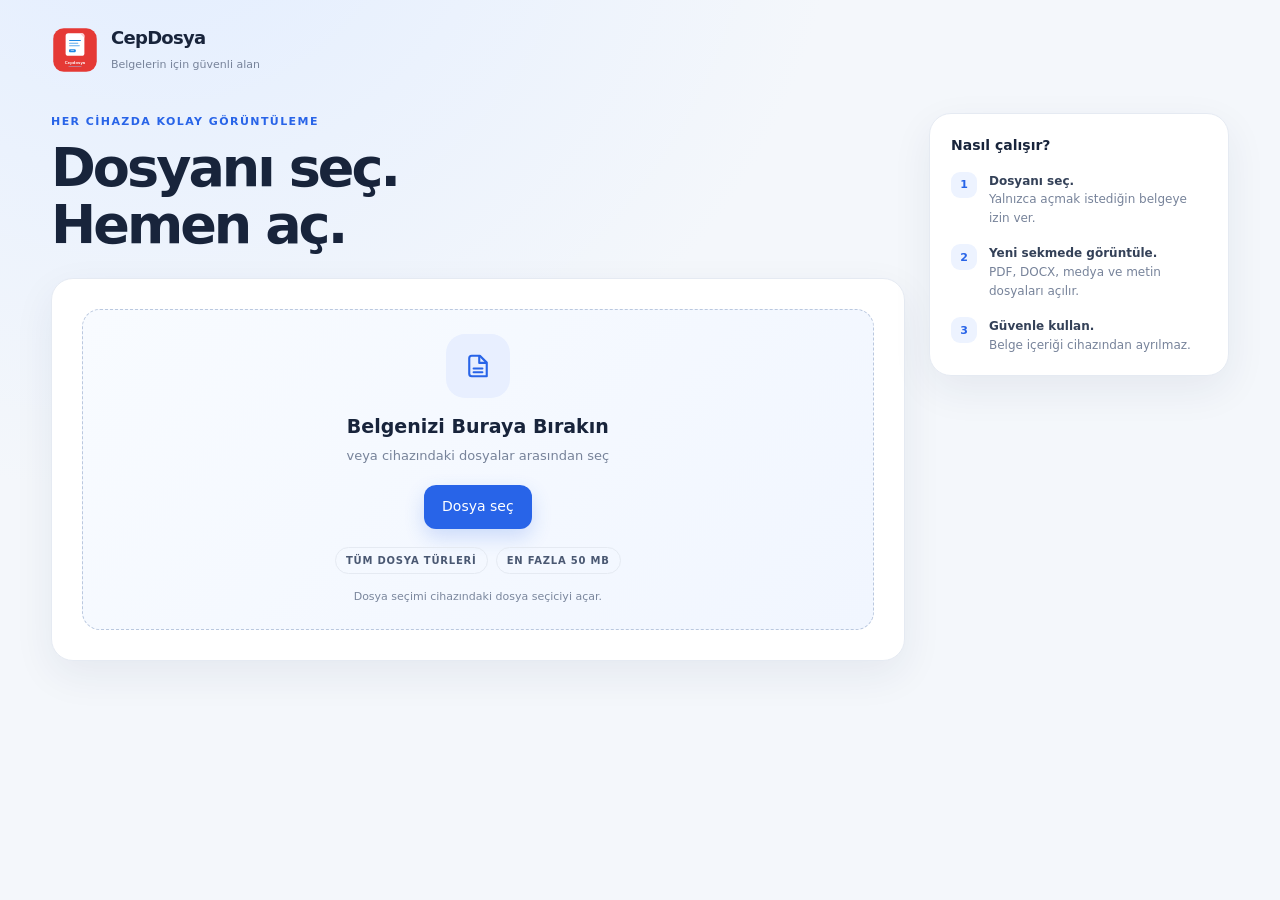
==== commit 0b5d5fc6: "Add files via upload" ====
--- a/index.html
+++ b/index.html
@@ -26,7 +26,7 @@
           <div class="upload-feedback" id="uploadFeedback" aria-hidden="true"><svg class="pay-confirmation" viewBox="0 0 88 88"><circle class="pay-ring" cx="44" cy="44" r="35"></circle><path class="pay-checkmark" d="m27 44 12 12 23-25"></path><path class="pay-cross" d="m31 31 26 26m0-26L31 57"></path></svg></div>
           <div class="drop-inner">
             <div class="file-icon" aria-hidden="true"><svg viewBox="0 0 24 24"><path d="M7 3.8h6.5L19 9.3v10.9H7a2 2 0 0 1-2-2V5.8a2 2 0 0 1 2-2Z"/><path d="M13 4v5.5h5.5M8.5 14h7m-7 3h7"/></svg></div>
-            <h2>Belgeni buraya bırak</h2>
+            <h2>Belgenizi Buraya Bırakın</h2>
             <p>veya cihazındaki dosyalar arasından seç</p>
             <button class="button" id="chooseFile" type="button">Dosya seç</button>
             <input id="fileInput" type="file" accept="*/*" hidden>
@@ -35,7 +35,6 @@
           </div>
         </div>
         <div id="message" class="message" role="status" aria-live="polite" hidden></div>
-        <button class="button lime open-link" id="openSelected" type="button" hidden>Dosyayı yeni sekmede aç →</button>
       </section>
     </main>
     <aside class="rail">
--- a/style.css
+++ b/style.css
@@ -8,3 +8,5 @@
 .upload-feedback{width:96px;height:96px;border:0;background:transparent;box-shadow:none}.upload-feedback.success,.upload-feedback.failure{background:transparent;color:inherit;border:0;box-shadow:none}.pay-confirmation{width:96px;height:96px;overflow:visible;filter:drop-shadow(0 10px 18px #173d2922)}.pay-ring{fill:#fff;stroke:#39b978;stroke-width:3;stroke-dasharray:220;stroke-dashoffset:220;transform-origin:center}.pay-checkmark,.pay-cross{fill:none;stroke:#26a765;stroke-width:4.5;stroke-linecap:round;stroke-linejoin:round;stroke-dasharray:58;stroke-dashoffset:58}.pay-cross{display:none;stroke:#df5151}.upload-feedback.is-visible.success{animation:pay-badge 1.18s cubic-bezier(.2,.75,.25,1) forwards}.upload-feedback.is-visible.success .pay-ring{animation:pay-ring-draw .92s .12s cubic-bezier(.25,.7,.2,1) forwards}.upload-feedback.is-visible.success .pay-checkmark{animation:pay-check-draw .62s .82s cubic-bezier(.2,.7,.2,1) forwards}.upload-feedback.is-visible.failure{animation:pay-badge .55s cubic-bezier(.18,.9,.28,1.2) forwards}.upload-feedback.is-visible.failure .pay-ring{stroke:#df5151;animation:pay-ring-draw .42s ease-out forwards}.upload-feedback.is-visible.failure .pay-checkmark{display:none}.upload-feedback.is-visible.failure .pay-cross{display:block;animation:pay-check-draw .35s .3s ease-out forwards}@keyframes pay-badge{0%{opacity:0;transform:translate(-50%,-50%) scale(.58)}58%{opacity:1;transform:translate(-50%,-50%) scale(1.045)}78%{transform:translate(-50%,-50%) scale(.99)}100%{opacity:1;transform:translate(-50%,-50%) scale(1)}}@keyframes pay-ring-draw{to{stroke-dashoffset:0}}@keyframes pay-check-draw{to{stroke-dashoffset:0}}
 
 .upload-feedback.success::before{content:"";position:absolute;inset:5px;border-radius:50%;background:#39b9781a;opacity:0;transform:scale(.78);animation:pay-aura 1.45s .15s ease-out forwards}.pay-confirmation{position:relative;z-index:1}@keyframes pay-aura{0%{opacity:0;transform:scale(.78)}35%{opacity:1}100%{opacity:0;transform:scale(1.45)}}
+.upload-feedback.is-visible.success.is-returning{animation:pay-return .72s cubic-bezier(.4,0,.2,1) forwards}.drop.returning-state .drop-inner{animation:drop-inner-return .72s ease-out forwards}.drop.returning-state .file-icon{opacity:0;animation:file-icon-return .38s .32s ease-out forwards}@keyframes pay-return{0%{opacity:1;transform:translate(-50%,-50%) scale(1)}100%{opacity:0;transform:translate(-50%,-50%) translate(var(--return-x),var(--return-y)) scale(.12)}}@keyframes drop-inner-return{0%{opacity:0;transform:scale(.94)}100%{opacity:1;transform:scale(1)}}@keyframes file-icon-return{to{opacity:1}}
+@media(max-width:580px){.upload-feedback,.pay-confirmation{width:84px;height:84px}.drop.returning-state .drop-inner{animation-duration:.72s}.upload-feedback.is-visible.success.is-returning{animation-duration:.72s}}
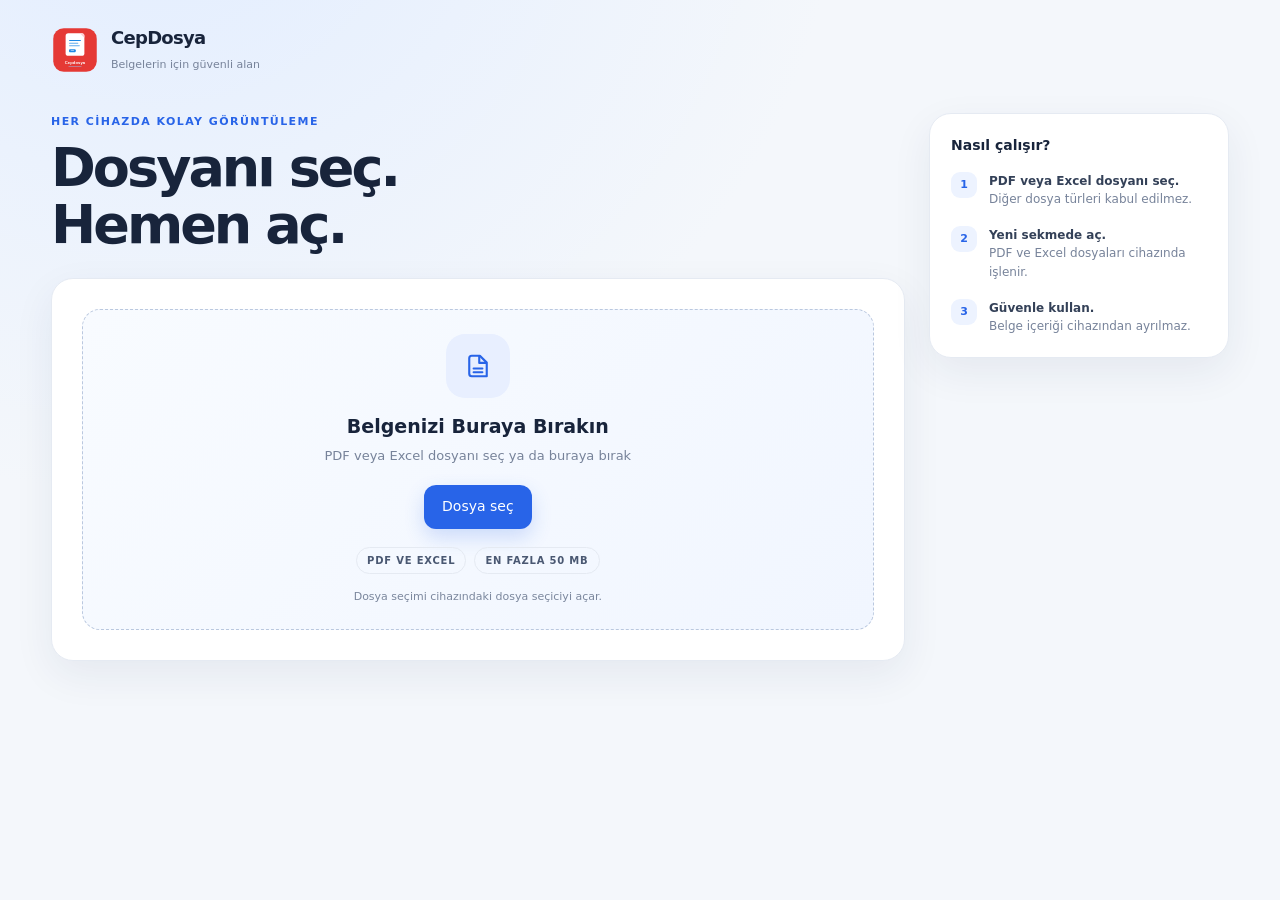
==== commit eaca15e9: "Add files via upload" ====
--- a/index.html
+++ b/index.html
@@ -4,7 +4,7 @@
   <meta charset="utf-8">
   <meta name="viewport" content="width=device-width,initial-scale=1">
   <meta name="theme-color" content="#f5f7fb">
-  <meta name="description" content="PDF ve Word belgelerini cihazında güvenle görüntüle.">
+  <meta name="description" content="PDF ve Excel dosyalarını cihazında güvenle aç.">
   <link rel="manifest" href="./manifest.webmanifest">
   <link rel="icon" href="./icon.svg?v=3" type="image/svg+xml">
   <link rel="stylesheet" href="./style.css">
@@ -27,10 +27,10 @@
           <div class="drop-inner">
             <div class="file-icon" aria-hidden="true"><svg viewBox="0 0 24 24"><path d="M7 3.8h6.5L19 9.3v10.9H7a2 2 0 0 1-2-2V5.8a2 2 0 0 1 2-2Z"/><path d="M13 4v5.5h5.5M8.5 14h7m-7 3h7"/></svg></div>
             <h2>Belgenizi Buraya Bırakın</h2>
-            <p>veya cihazındaki dosyalar arasından seç</p>
+            <p>PDF veya Excel dosyanı seç ya da buraya bırak</p>
             <button class="button" id="chooseFile" type="button">Dosya seç</button>
-            <input id="fileInput" type="file" accept="*/*" hidden>
-            <div class="formats"><span class="format">TÜM DOSYA TÜRLERİ</span><span class="format">EN FAZLA 50 MB</span></div>
+            <input id="fileInput" type="file" accept=".pdf,.xls,.xlsx,.xlsm,.xlsb,.csv,application/pdf,application/vnd.ms-excel,application/vnd.openxmlformats-officedocument.spreadsheetml.sheet,text/csv" hidden>
+            <div class="formats"><span class="format">PDF VE EXCEL</span><span class="format">EN FAZLA 50 MB</span></div>
             <div class="fine" id="selectedInfo">Dosya seçimi cihazındaki dosya seçiciyi açar.</div>
           </div>
         </div>
@@ -41,8 +41,8 @@
       <section class="side-card" data-aos="fade-left" data-aos-delay="180">
         <h3>Nasıl çalışır?</h3>
         <ol class="steps">
-          <li><span class="number">1</span><span><b>Dosyanı seç.</b><br>Yalnızca açmak istediğin belgeye izin ver.</span></li>
-          <li><span class="number">2</span><span><b>Yeni sekmede görüntüle.</b><br>PDF, DOCX, medya ve metin dosyaları açılır.</span></li>
+          <li><span class="number">1</span><span><b>PDF veya Excel dosyanı seç.</b><br>Diğer dosya türleri kabul edilmez.</span></li>
+          <li><span class="number">2</span><span><b>Yeni sekmede aç.</b><br>PDF ve Excel dosyaları cihazında işlenir.</span></li>
           <li><span class="number">3</span><span><b>Güvenle kullan.</b><br>Belge içeriği cihazından ayrılmaz.</span></li>
         </ol>
       </section>
